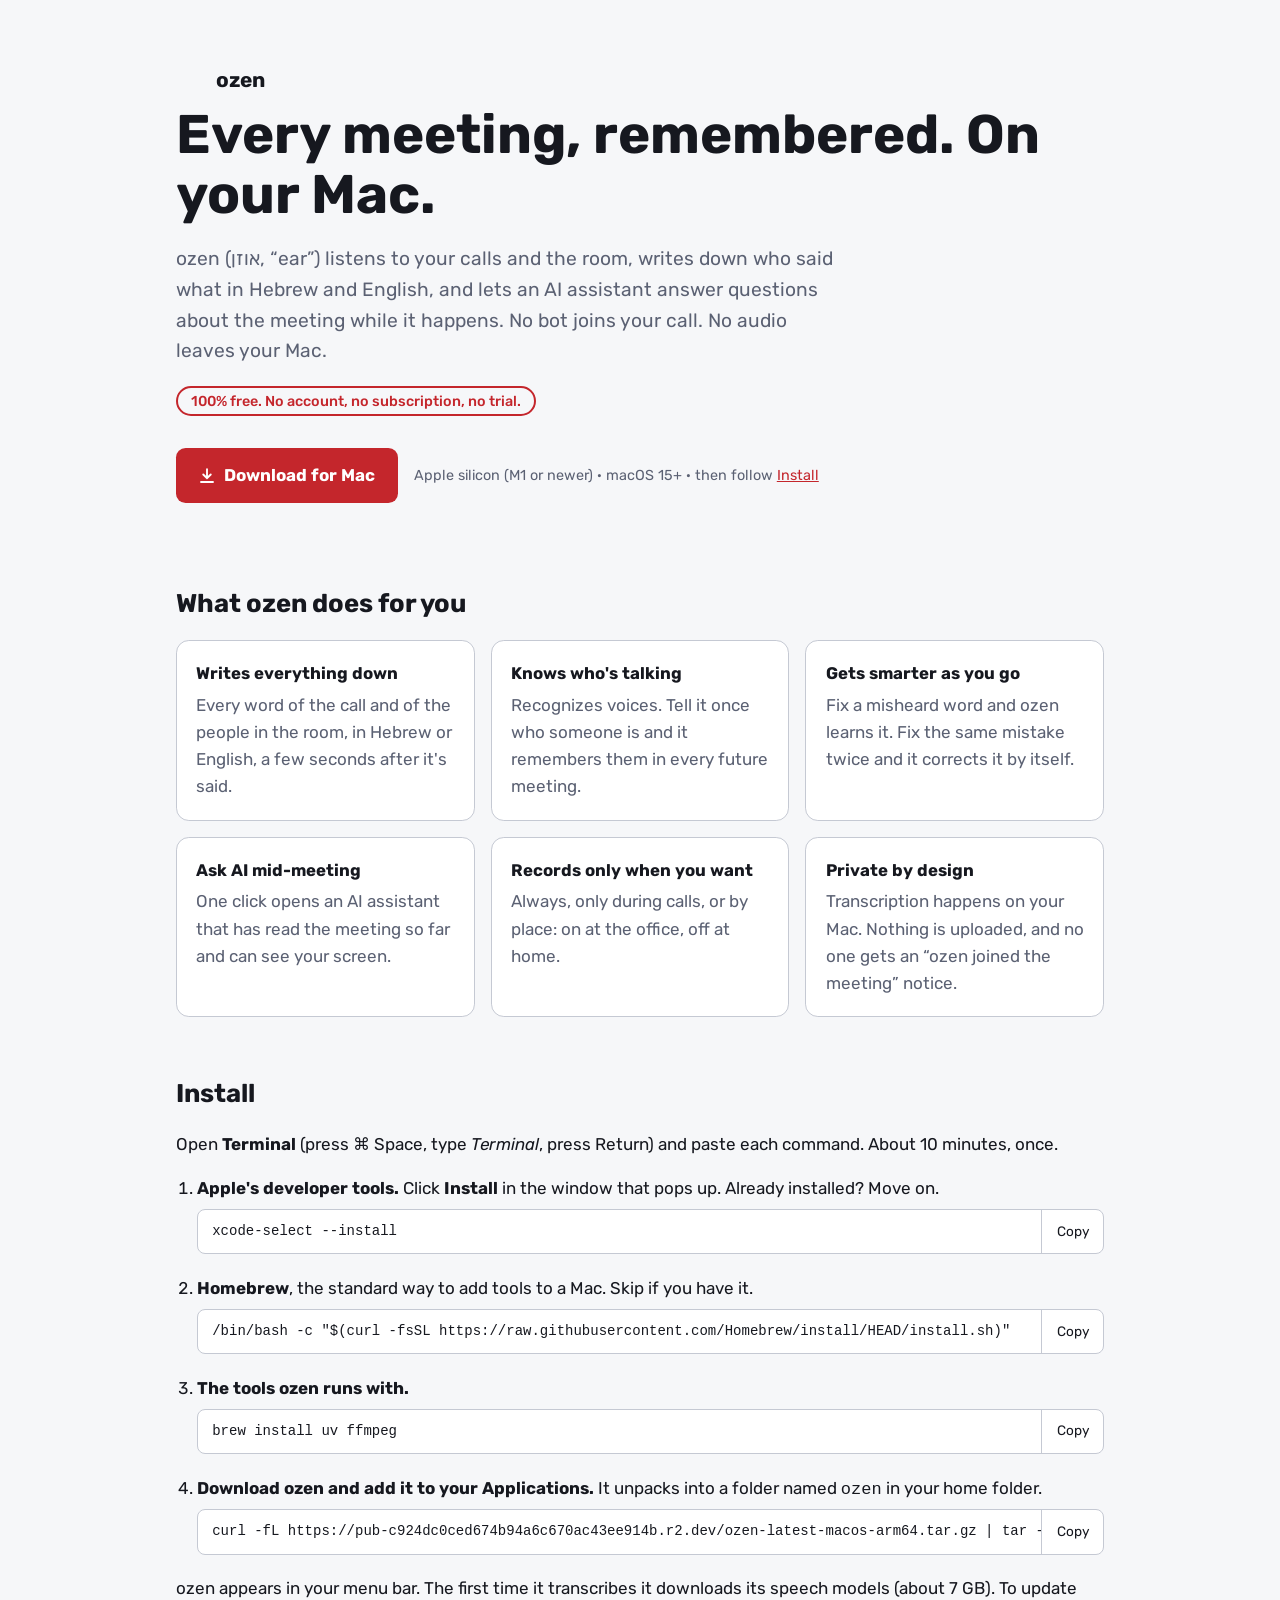
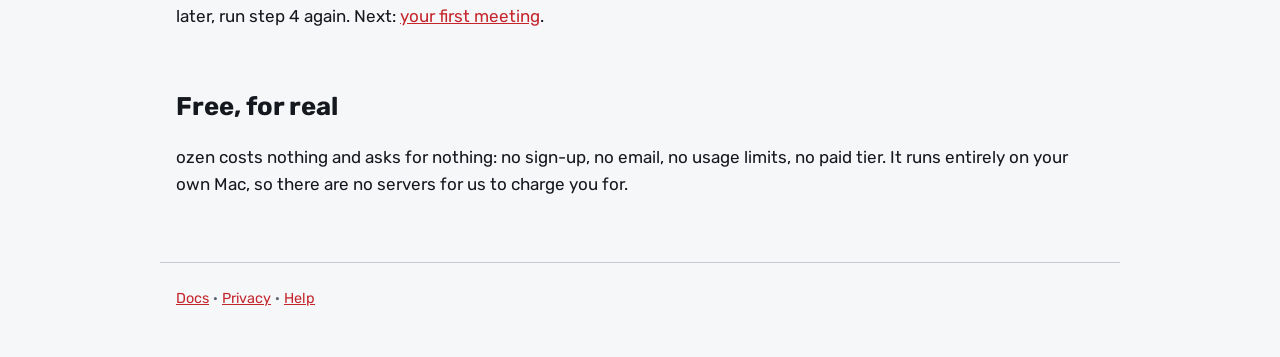
==== public/index.html @ f48ff052 "Landing page with free download from R2 Co-Authored-By: Claude Opus 5.5 <noreply@anthropic.com>" ====
<!doctype html>
<html lang="en">
<head>
<meta charset="utf-8">
<meta name="viewport" content="width=device-width, initial-scale=1">
<title>ozen: free private meeting copilot for Mac</title>
<meta name="description" content="ozen transcribes your calls in Hebrew and English, knows who is speaking, and never sends audio anywhere. Free for everyone.">
<link rel="icon" href="/favicon.svg" type="image/svg+xml">
<link rel="preconnect" href="https://fonts.googleapis.com">
<link rel="preconnect" href="https://fonts.gstatic.com" crossorigin>
<link href="https://fonts.googleapis.com/css2?family=Rubik:wght@400;500;700&display=swap" rel="stylesheet">
<style>
:root {
	--rec: #e5484d; --rec-ink: #fff;
	--bg: #16181f; --panel: #1e2129; --line: #3a3f4d;
	--text: #eceef2; --muted: #9096a5;
	color-scheme: dark;
}
@media (prefers-color-scheme: light) {
	:root { --rec: #c4262c; --bg: #f6f7f9; --panel: #fff; --line: #c5c9d3; --text: #16181f; --muted: #5b6173; color-scheme: light; }
}
* { box-sizing: border-box; }
body { margin: 0; background: var(--bg); color: var(--text); font: 17px/1.6 Rubik, system-ui, sans-serif; }
main, footer { max-width: 60rem; margin: 0 auto; padding: 0 1rem; }
a { color: var(--rec); }
a:focus-visible, button:focus-visible { outline: 3px solid var(--rec); outline-offset: 3px; }
h1 { font-size: clamp(2rem, 6vw, 3.4rem); line-height: 1.1; margin: .5rem 0 1rem; }
h2 { font-size: 1.6rem; margin: 3.5rem 0 1rem; }
h3 { margin: 0 0 .3rem; font-size: 1.05rem; }
.hero { padding: 4rem 0 1rem; }
.logo { display: flex; align-items: center; gap: .5rem; font-weight: 700; font-size: 1.3rem; }
.logo img { width: 2rem; }
.lead { font-size: 1.2rem; color: var(--muted); max-width: 42rem; }
.free { display: inline-block; border: 2px solid var(--rec); color: var(--rec); border-radius: 99px; padding: .1rem .8rem; font-weight: 500; font-size: .9rem; }
.cta { display: flex; flex-wrap: wrap; align-items: center; gap: 1rem; margin: 2rem 0 .5rem; }
.btn { display: inline-flex; align-items: center; gap: .5rem; background: var(--rec); color: var(--rec-ink); text-decoration: none; font-weight: 700; padding: .85rem 1.4rem; border-radius: .6rem; }
.btn:hover { filter: brightness(1.1); }
.note { color: var(--muted); font-size: .9rem; }
.grid { display: grid; grid-template-columns: repeat(auto-fit, minmax(16rem, 1fr)); gap: 1rem; }
.card { background: var(--panel); border: 1px solid var(--line); border-radius: .8rem; padding: 1.2rem; }
.card p { margin: 0; color: var(--muted); }
ol { padding-left: 1.3rem; }
ol li { margin-bottom: 1.3rem; }
.cmd { display: flex; align-items: stretch; margin-top: .4rem; background: var(--panel); border: 1px solid var(--line); border-radius: .5rem; }
.cmd code { flex: 1; padding: .7rem .9rem; overflow-x: auto; white-space: pre; font: 14px/1.5 ui-monospace, Menlo, monospace; }
.cmd button { border: 0; border-left: 1px solid var(--line); background: none; color: var(--text); font: inherit; font-size: .85rem; padding: 0 .9rem; cursor: pointer; }
footer { margin-top: 4rem; padding-bottom: 3rem; border-top: 1px solid var(--line); padding-top: 1.5rem; color: var(--muted); font-size: .9rem; }
</style>
</head>
<body>
<main>
	<section class="hero">
		<div class="logo"><img src="/favicon.svg" alt="">ozen</div>
		<h1>Every meeting, remembered. On your Mac.</h1>
		<p class="lead">ozen (אוזן, “ear”) listens to your calls and the room, writes down who said what in Hebrew and English,
			and lets an AI assistant answer questions about the meeting while it happens. No bot joins your call. No audio leaves your Mac.</p>
		<span class="free">100% free. No account, no subscription, no trial.</span>
		<div class="cta">
			<a class="btn" id="download" href="https://pub-c924dc0ced674b94a6c670ac43ee914b.r2.dev/ozen-latest-macos-arm64.tar.gz" download>
				<svg width="18" height="18" viewBox="0 0 24 24" fill="none" stroke="currentColor" stroke-width="2.5" stroke-linecap="round" aria-hidden="true"><path d="M12 3v12m-5-5 5 5 5-5M4 20h16"/></svg>
				Download for Mac
			</a>
			<span class="note">Apple silicon (M1 or newer) · macOS 15+ · then follow <a href="#install">Install</a></span>
		</div>
	</section>

	<h2>What ozen does for you</h2>
	<div class="grid">
		<div class="card"><h3>Writes everything down</h3><p>Every word of the call and of the people in the room, in Hebrew or English, a few seconds after it's said.</p></div>
		<div class="card"><h3>Knows who's talking</h3><p>Recognizes voices. Tell it once who someone is and it remembers them in every future meeting.</p></div>
		<div class="card"><h3>Gets smarter as you go</h3><p>Fix a misheard word and ozen learns it. Fix the same mistake twice and it corrects it by itself.</p></div>
		<div class="card"><h3>Ask AI mid-meeting</h3><p>One click opens an AI assistant that has read the meeting so far and can see your screen.</p></div>
		<div class="card"><h3>Records only when you want</h3><p>Always, only during calls, or by place: on at the office, off at home.</p></div>
		<div class="card"><h3>Private by design</h3><p>Transcription happens on your Mac. Nothing is uploaded, and no one gets an “ozen joined the meeting” notice.</p></div>
	</div>

	<h2 id="install">Install</h2>
	<p>Open <b>Terminal</b> (press ⌘ Space, type <i>Terminal</i>, press Return) and paste each command. About 10 minutes, once.</p>
	<ol>
		<li><b>Apple's developer tools.</b> Click <b>Install</b> in the window that pops up. Already installed? Move on.
			<div class="cmd"><code>xcode-select --install</code><button type="button">Copy</button></div></li>
		<li><b>Homebrew</b>, the standard way to add tools to a Mac. Skip if you have it.
			<div class="cmd"><code>/bin/bash -c "$(curl -fsSL https://raw.githubusercontent.com/Homebrew/install/HEAD/install.sh)"</code><button type="button">Copy</button></div></li>
		<li><b>The tools ozen runs with.</b>
			<div class="cmd"><code>brew install uv ffmpeg</code><button type="button">Copy</button></div></li>
		<li><b>Download ozen and add it to your Applications.</b> It unpacks into a folder named <code>ozen</code> in your home folder.
			<div class="cmd"><code>curl -fL https://pub-c924dc0ced674b94a6c670ac43ee914b.r2.dev/ozen-latest-macos-arm64.tar.gz | tar -xz -C ~ && ~/ozen/target/release/ozen app</code><button type="button">Copy</button></div></li>
	</ol>
	<p>ozen appears in your menu bar. The first time it transcribes it downloads its speech models (about 7 GB).
		To update later, run step 4 again. Next: <a href="https://docs.ozenhq.com/start/first-meeting/">your first meeting</a>.</p>

	<h2>Free, for real</h2>
	<p>ozen costs nothing and asks for nothing: no sign-up, no email, no usage limits, no paid tier.
		It runs entirely on your own Mac, so there are no servers for us to charge you for.</p>
</main>
<footer>
	<a href="https://docs.ozenhq.com">Docs</a> ·
	<a href="https://docs.ozenhq.com/help/privacy/">Privacy</a> ·
	<a href="https://docs.ozenhq.com/help/troubleshooting/">Help</a>
</footer>
<script>
for (const b of document.querySelectorAll('.cmd button')) {
	b.onclick = async () => {
		await navigator.clipboard.writeText(b.previousElementSibling.textContent);
		b.textContent = 'Copied';
		setTimeout(() => (b.textContent = 'Copy'), 1500);
	};
}
</script>
</body>
</html>
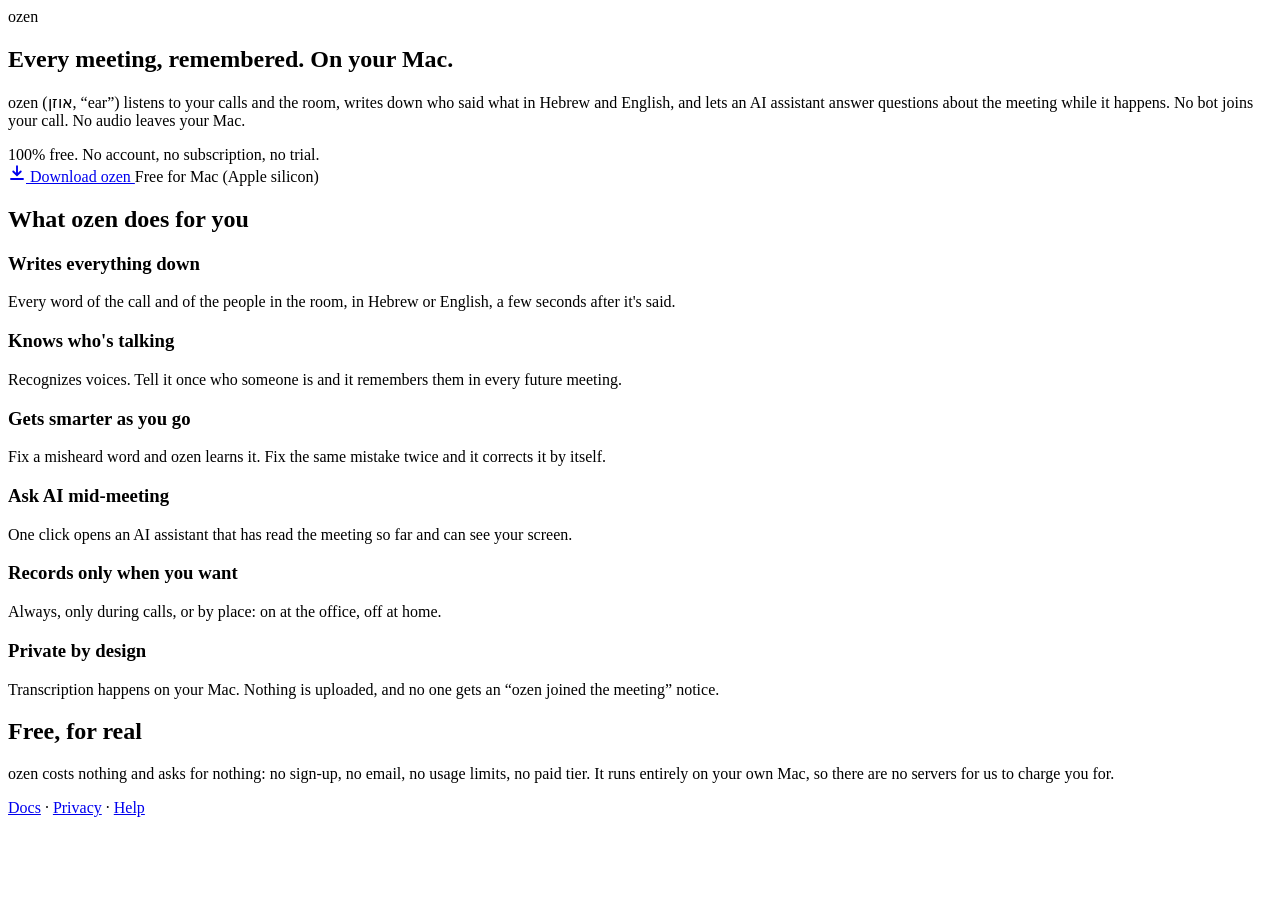
==== commit f6161204: "Add a /download page that owns download and install steps The landing CTA goes there; each platform " ====
--- a/public/index.html
+++ b/public/index.html
@@ -9,43 +9,7 @@
 <link rel="preconnect" href="https://fonts.googleapis.com">
 <link rel="preconnect" href="https://fonts.gstatic.com" crossorigin>
 <link href="https://fonts.googleapis.com/css2?family=Rubik:wght@400;500;700&display=swap" rel="stylesheet">
-<style>
-:root {
-	--rec: #e5484d; --rec-ink: #fff;
-	--bg: #16181f; --panel: #1e2129; --line: #3a3f4d;
-	--text: #eceef2; --muted: #9096a5;
-	color-scheme: dark;
-}
-@media (prefers-color-scheme: light) {
-	:root { --rec: #c4262c; --bg: #f6f7f9; --panel: #fff; --line: #c5c9d3; --text: #16181f; --muted: #5b6173; color-scheme: light; }
-}
-* { box-sizing: border-box; }
-body { margin: 0; background: var(--bg); color: var(--text); font: 17px/1.6 Rubik, system-ui, sans-serif; }
-main, footer { max-width: 60rem; margin: 0 auto; padding: 0 1rem; }
-a { color: var(--rec); }
-a:focus-visible, button:focus-visible { outline: 3px solid var(--rec); outline-offset: 3px; }
-h1 { font-size: clamp(2rem, 6vw, 3.4rem); line-height: 1.1; margin: .5rem 0 1rem; }
-h2 { font-size: 1.6rem; margin: 3.5rem 0 1rem; }
-h3 { margin: 0 0 .3rem; font-size: 1.05rem; }
-.hero { padding: 4rem 0 1rem; }
-.logo { display: flex; align-items: center; gap: .5rem; font-weight: 700; font-size: 1.3rem; }
-.logo img { width: 2rem; }
-.lead { font-size: 1.2rem; color: var(--muted); max-width: 42rem; }
-.free { display: inline-block; border: 2px solid var(--rec); color: var(--rec); border-radius: 99px; padding: .1rem .8rem; font-weight: 500; font-size: .9rem; }
-.cta { display: flex; flex-wrap: wrap; align-items: center; gap: 1rem; margin: 2rem 0 .5rem; }
-.btn { display: inline-flex; align-items: center; gap: .5rem; background: var(--rec); color: var(--rec-ink); text-decoration: none; font-weight: 700; padding: .85rem 1.4rem; border-radius: .6rem; }
-.btn:hover { filter: brightness(1.1); }
-.note { color: var(--muted); font-size: .9rem; }
-.grid { display: grid; grid-template-columns: repeat(auto-fit, minmax(16rem, 1fr)); gap: 1rem; }
-.card { background: var(--panel); border: 1px solid var(--line); border-radius: .8rem; padding: 1.2rem; }
-.card p { margin: 0; color: var(--muted); }
-ol { padding-left: 1.3rem; }
-ol li { margin-bottom: 1.3rem; }
-.cmd { display: flex; align-items: stretch; margin-top: .4rem; background: var(--panel); border: 1px solid var(--line); border-radius: .5rem; }
-.cmd code { flex: 1; padding: .7rem .9rem; overflow-x: auto; white-space: pre; font: 14px/1.5 ui-monospace, Menlo, monospace; }
-.cmd button { border: 0; border-left: 1px solid var(--line); background: none; color: var(--text); font: inherit; font-size: .85rem; padding: 0 .9rem; cursor: pointer; }
-footer { margin-top: 4rem; padding-bottom: 3rem; border-top: 1px solid var(--line); padding-top: 1.5rem; color: var(--muted); font-size: .9rem; }
-</style>
+<link rel="stylesheet" href="/style.css">
 </head>
 <body>
 <main>
@@ -56,11 +20,11 @@
 			and lets an AI assistant answer questions about the meeting while it happens. No bot joins your call. No audio leaves your Mac.</p>
 		<span class="free">100% free. No account, no subscription, no trial.</span>
 		<div class="cta">
-			<a class="btn" id="download" href="https://pub-c924dc0ced674b94a6c670ac43ee914b.r2.dev/ozen-latest-macos-arm64.tar.gz" download>
+			<a class="btn" href="/download/">
 				<svg width="18" height="18" viewBox="0 0 24 24" fill="none" stroke="currentColor" stroke-width="2.5" stroke-linecap="round" aria-hidden="true"><path d="M12 3v12m-5-5 5 5 5-5M4 20h16"/></svg>
-				Download for Mac
+				Download ozen
 			</a>
-			<span class="note">Apple silicon (M1 or newer) · macOS 15+ · then follow <a href="#install">Install</a></span>
+			<span class="note">Free for Mac (Apple silicon)</span>
 		</div>
 	</section>
 
@@ -74,21 +38,6 @@
 		<div class="card"><h3>Private by design</h3><p>Transcription happens on your Mac. Nothing is uploaded, and no one gets an “ozen joined the meeting” notice.</p></div>
 	</div>
 
-	<h2 id="install">Install</h2>
-	<p>Open <b>Terminal</b> (press ⌘ Space, type <i>Terminal</i>, press Return) and paste each command. About 10 minutes, once.</p>
-	<ol>
-		<li><b>Apple's developer tools.</b> Click <b>Install</b> in the window that pops up. Already installed? Move on.
-			<div class="cmd"><code>xcode-select --install</code><button type="button">Copy</button></div></li>
-		<li><b>Homebrew</b>, the standard way to add tools to a Mac. Skip if you have it.
-			<div class="cmd"><code>/bin/bash -c "$(curl -fsSL https://raw.githubusercontent.com/Homebrew/install/HEAD/install.sh)"</code><button type="button">Copy</button></div></li>
-		<li><b>The tools ozen runs with.</b>
-			<div class="cmd"><code>brew install uv ffmpeg</code><button type="button">Copy</button></div></li>
-		<li><b>Download ozen and add it to your Applications.</b> It unpacks into a folder named <code>ozen</code> in your home folder.
-			<div class="cmd"><code>curl -fL https://pub-c924dc0ced674b94a6c670ac43ee914b.r2.dev/ozen-latest-macos-arm64.tar.gz | tar -xz -C ~ && ~/ozen/target/release/ozen app</code><button type="button">Copy</button></div></li>
-	</ol>
-	<p>ozen appears in your menu bar. The first time it transcribes it downloads its speech models (about 7 GB).
-		To update later, run step 4 again. Next: <a href="https://docs.ozenhq.com/start/first-meeting/">your first meeting</a>.</p>
-
 	<h2>Free, for real</h2>
 	<p>ozen costs nothing and asks for nothing: no sign-up, no email, no usage limits, no paid tier.
 		It runs entirely on your own Mac, so there are no servers for us to charge you for.</p>
@@ -98,14 +47,5 @@
 	<a href="https://docs.ozenhq.com/help/privacy/">Privacy</a> ·
 	<a href="https://docs.ozenhq.com/help/troubleshooting/">Help</a>
 </footer>
-<script>
-for (const b of document.querySelectorAll('.cmd button')) {
-	b.onclick = async () => {
-		await navigator.clipboard.writeText(b.previousElementSibling.textContent);
-		b.textContent = 'Copied';
-		setTimeout(() => (b.textContent = 'Copy'), 1500);
-	};
-}
-</script>
 </body>
 </html>
